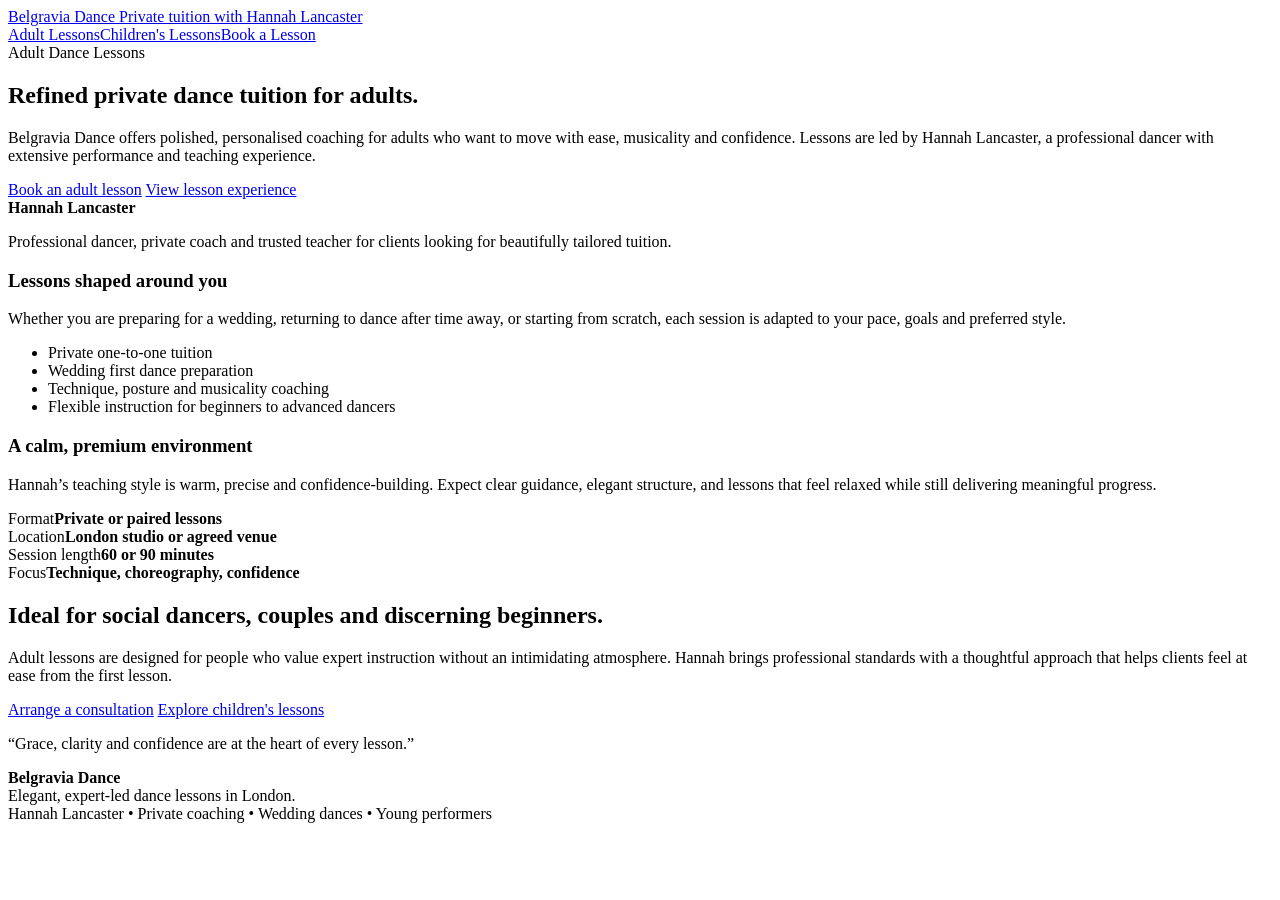
==== belgravia-dance/index.html @ 4171761f "Fixes" ====
<!DOCTYPE html><html lang="en"> <head><meta charset="UTF-8"><meta name="viewport" content="width=device-width, initial-scale=1.0"><title>Belgravia Dance | Adult Dance Lessons with Hannah Lancaster</title><meta name="description" content="Adult dance lessons in London with professional dancer Hannah Lancaster. Private tuition, wedding dance coaching and elegant confidence-building instruction."><link rel="preconnect" href="https://fonts.googleapis.com"><link rel="preconnect" href="https://fonts.gstatic.com" crossorigin><link href="https://fonts.googleapis.com/css2?family=Cormorant+Garamond:wght@500;600;700&family=Manrope:wght@400;500;600;700&display=swap" rel="stylesheet"><link rel="stylesheet" href="/_astro/book.Co2-hABZ.css"></head> <body style="--page-background-image: url(/_astro/01.BIvkcIfU.jpg); --page-background-position: center center;"> <header class="site-header"> <div class="shell header-inner"> <a class="brand" href="/"> <span class="brand-mark">Belgravia Dance</span> <span class="brand-copy">Private tuition with Hannah Lancaster</span> </a> <nav class="nav" aria-label="Primary"> <a href="/" aria-current="page">Adult Lessons</a><a href="/childrens-lessons/">Children&#39;s Lessons</a><a href="/book/">Book a Lesson</a> </nav> </div> </header> <main class="shell">  <section class="hero"> <div class="hero-grid"> <div> <span class="eyebrow">Adult Dance Lessons</span> <h1>Refined private dance tuition for adults.</h1> <p class="hero-copy">
Belgravia Dance offers polished, personalised coaching for adults who want to move with ease,
          musicality and confidence. Lessons are led by Hannah Lancaster, a professional dancer with extensive
          performance and teaching experience.
</p> <div class="hero-actions"> <a class="button primary" href="/book/?lesson=adult">Book an adult lesson</a> <a class="button secondary" href="#experience">View lesson experience</a> </div> </div> <div class="portrait"> <div class="portrait-panel"> <strong>Hannah Lancaster</strong> <p class="muted">
Professional dancer, private coach and trusted teacher for clients looking for beautifully tailored tuition.
</p> </div> </div> </div> </section> <section id="experience" class="stack"> <div class="two-up"> <article class="card"> <h3>Lessons shaped around you</h3> <p class="muted">
Whether you are preparing for a wedding, returning to dance after time away, or starting from scratch,
          each session is adapted to your pace, goals and preferred style.
</p> <ul class="list"> <li>Private one-to-one tuition</li> <li>Wedding first dance preparation</li> <li>Technique, posture and musicality coaching</li> <li>Flexible instruction for beginners to advanced dancers</li> </ul> </article> <article class="card"> <h3>A calm, premium environment</h3> <p class="muted">
Hannah’s teaching style is warm, precise and confidence-building. Expect clear guidance, elegant structure,
          and lessons that feel relaxed while still delivering meaningful progress.
</p> <div class="details-grid"> <div class="detail"><span>Format</span><strong>Private or paired lessons</strong></div> <div class="detail"><span>Location</span><strong>London studio or agreed venue</strong></div> <div class="detail"><span>Session length</span><strong>60 or 90 minutes</strong></div> <div class="detail"><span>Focus</span><strong>Technique, choreography, confidence</strong></div> </div> </article> </div> <div class="section-panel"> <h2>Ideal for social dancers, couples and discerning beginners.</h2> <p class="muted">
Adult lessons are designed for people who value expert instruction without an intimidating atmosphere. Hannah
        brings professional standards with a thoughtful approach that helps clients feel at ease from the first lesson.
</p> <div class="hero-actions"> <a class="button primary" href="/book/?lesson=adult">Arrange a consultation</a> <a class="button secondary" href="/childrens-lessons/">Explore children's lessons</a> </div> </div> <div class="card"> <p class="quote">
“Grace, clarity and confidence are at the heart of every lesson.”
</p> </div> </section>  </main> <footer class="shell footer"> <div class="footer-panel"> <div> <strong>Belgravia Dance</strong><br>
Elegant, expert-led dance lessons in London.
</div> <div>Hannah Lancaster • Private coaching • Wedding dances • Young performers</div> </div> </footer> </body></html>
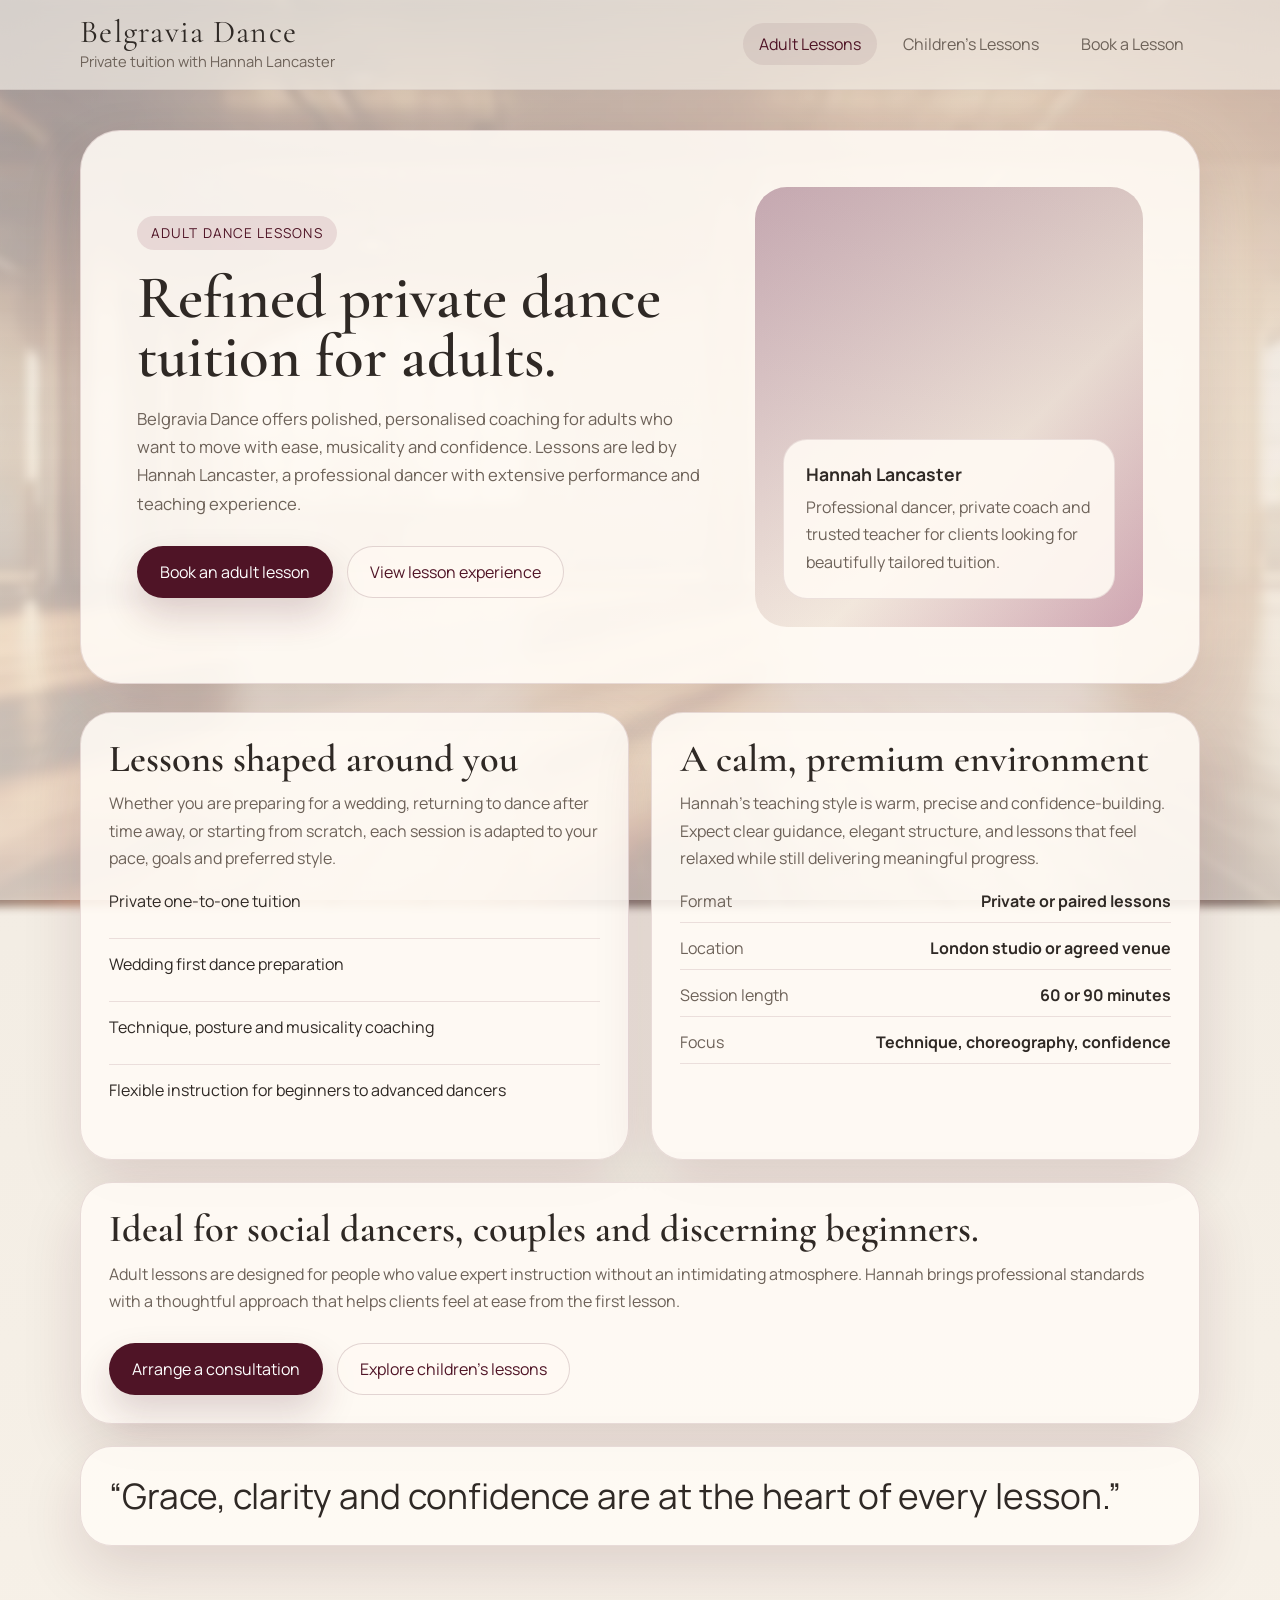
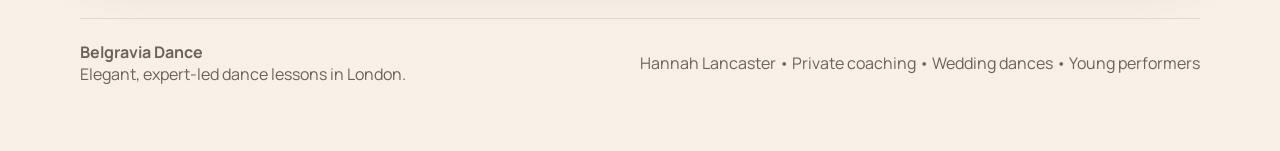
==== commit 6dbacac6: "New deploy" ====
--- a/belgravia-dance/index.html
+++ b/belgravia-dance/index.html
@@ -1,8 +1,8 @@
-<!DOCTYPE html><html lang="en"> <head><meta charset="UTF-8"><meta name="viewport" content="width=device-width, initial-scale=1.0"><title>Belgravia Dance | Adult Dance Lessons with Hannah Lancaster</title><meta name="description" content="Adult dance lessons in London with professional dancer Hannah Lancaster. Private tuition, wedding dance coaching and elegant confidence-building instruction."><link rel="preconnect" href="https://fonts.googleapis.com"><link rel="preconnect" href="https://fonts.gstatic.com" crossorigin><link href="https://fonts.googleapis.com/css2?family=Cormorant+Garamond:wght@500;600;700&family=Manrope:wght@400;500;600;700&display=swap" rel="stylesheet"><link rel="stylesheet" href="/_astro/book.Co2-hABZ.css"></head> <body style="--page-background-image: url(/_astro/01.BIvkcIfU.jpg); --page-background-position: center center;"> <header class="site-header"> <div class="shell header-inner"> <a class="brand" href="/"> <span class="brand-mark">Belgravia Dance</span> <span class="brand-copy">Private tuition with Hannah Lancaster</span> </a> <nav class="nav" aria-label="Primary"> <a href="/" aria-current="page">Adult Lessons</a><a href="/childrens-lessons/">Children&#39;s Lessons</a><a href="/book/">Book a Lesson</a> </nav> </div> </header> <main class="shell">  <section class="hero"> <div class="hero-grid"> <div> <span class="eyebrow">Adult Dance Lessons</span> <h1>Refined private dance tuition for adults.</h1> <p class="hero-copy">
+<!DOCTYPE html><html lang="en"> <head><meta charset="UTF-8"><meta name="viewport" content="width=device-width, initial-scale=1.0"><title>Belgravia Dance | Adult Dance Lessons with Hannah Lancaster</title><meta name="description" content="Adult dance lessons in London with professional dancer Hannah Lancaster. Private tuition, wedding dance coaching and elegant confidence-building instruction."><link rel="preconnect" href="https://fonts.googleapis.com"><link rel="preconnect" href="https://fonts.gstatic.com" crossorigin><link href="https://fonts.googleapis.com/css2?family=Cormorant+Garamond:wght@500;600;700&family=Manrope:wght@400;500;600;700&display=swap" rel="stylesheet"><link rel="stylesheet" href="/belgravia-dance/_astro/book.Co2-hABZ.css"></head> <body style="--page-background-image: url(/belgravia-dance/_astro/01.BIvkcIfU.jpg); --page-background-position: center center;"> <header class="site-header"> <div class="shell header-inner"> <a class="brand" href="/belgravia-dance/"> <span class="brand-mark">Belgravia Dance</span> <span class="brand-copy">Private tuition with Hannah Lancaster</span> </a> <nav class="nav" aria-label="Primary"> <a href="/belgravia-dance/" aria-current="page">Adult Lessons</a><a href="/belgravia-dance/childrens-lessons/">Children&#39;s Lessons</a><a href="/belgravia-dance/book/">Book a Lesson</a> </nav> </div> </header> <main class="shell">  <section class="hero"> <div class="hero-grid"> <div> <span class="eyebrow">Adult Dance Lessons</span> <h1>Refined private dance tuition for adults.</h1> <p class="hero-copy">
 Belgravia Dance offers polished, personalised coaching for adults who want to move with ease,
           musicality and confidence. Lessons are led by Hannah Lancaster, a professional dancer with extensive
           performance and teaching experience.
-</p> <div class="hero-actions"> <a class="button primary" href="/book/?lesson=adult">Book an adult lesson</a> <a class="button secondary" href="#experience">View lesson experience</a> </div> </div> <div class="portrait"> <div class="portrait-panel"> <strong>Hannah Lancaster</strong> <p class="muted">
+</p> <div class="hero-actions"> <a class="button primary" href="/belgravia-dance/book/?lesson=adult">Book an adult lesson</a> <a class="button secondary" href="#experience">View lesson experience</a> </div> </div> <div class="portrait"> <div class="portrait-panel"> <strong>Hannah Lancaster</strong> <p class="muted">
 Professional dancer, private coach and trusted teacher for clients looking for beautifully tailored tuition.
 </p> </div> </div> </div> </section> <section id="experience" class="stack"> <div class="two-up"> <article class="card"> <h3>Lessons shaped around you</h3> <p class="muted">
 Whether you are preparing for a wedding, returning to dance after time away, or starting from scratch,
@@ -13,7 +13,7 @@
 </p> <div class="details-grid"> <div class="detail"><span>Format</span><strong>Private or paired lessons</strong></div> <div class="detail"><span>Location</span><strong>London studio or agreed venue</strong></div> <div class="detail"><span>Session length</span><strong>60 or 90 minutes</strong></div> <div class="detail"><span>Focus</span><strong>Technique, choreography, confidence</strong></div> </div> </article> </div> <div class="section-panel"> <h2>Ideal for social dancers, couples and discerning beginners.</h2> <p class="muted">
 Adult lessons are designed for people who value expert instruction without an intimidating atmosphere. Hannah
         brings professional standards with a thoughtful approach that helps clients feel at ease from the first lesson.
-</p> <div class="hero-actions"> <a class="button primary" href="/book/?lesson=adult">Arrange a consultation</a> <a class="button secondary" href="/childrens-lessons/">Explore children's lessons</a> </div> </div> <div class="card"> <p class="quote">
+</p> <div class="hero-actions"> <a class="button primary" href="/belgravia-dance/book/?lesson=adult">Arrange a consultation</a> <a class="button secondary" href="/belgravia-dance/childrens-lessons/">Explore children's lessons</a> </div> </div> <div class="card"> <p class="quote">
 “Grace, clarity and confidence are at the heart of every lesson.”
 </p> </div> </section>  </main> <footer class="shell footer"> <div class="footer-panel"> <div> <strong>Belgravia Dance</strong><br>
 Elegant, expert-led dance lessons in London.
--- a/belgravia-dance/_astro/book.Co2-hABZ.css
+++ b/belgravia-dance/_astro/book.Co2-hABZ.css
@@ -0,0 +1 @@
+:root{--bg: #f5f0e8;--surface: rgba(255, 251, 245, .88);--surface-strong: #fffaf3;--text: #2f2925;--muted: #6d6259;--border: rgba(97, 37, 51, .14);--accent: #7f2f46;--accent-deep: #4f1426;--shadow: 0 24px 60px rgba(79, 20, 38, .14);--radius-lg: 32px;--radius-md: 20px;--radius-sm: 14px}*{box-sizing:border-box}html{scroll-behavior:smooth}body{position:relative;margin:0;font-family:Manrope,sans-serif;color:var(--text);background:radial-gradient(circle at top left,rgba(127,47,70,.2),transparent 28%),radial-gradient(circle at top right,rgba(79,20,38,.12),transparent 24%),linear-gradient(180deg,#f8f3eb,#f2ece3 42%,#f7f1e8);min-height:100vh;overflow-x:hidden}body:before,body:after{content:"";position:fixed;inset:0;pointer-events:none}body:before{z-index:-2;background-image:var(--page-background-image);background-position:var(--page-background-position);background-repeat:no-repeat;background-size:cover;filter:blur(4px) saturate(1);transform:scale(1.015);opacity:.62}body:after{z-index:-1;background:linear-gradient(180deg,#f8f3eb57,#f2ece37a 38%,#f7f1e899)}a{color:inherit;text-decoration:none}img{max-width:100%;display:block}.shell{width:min(1120px,calc(100% - 32px));margin:0 auto}.site-header{position:sticky;top:0;z-index:20;padding:18px 0;backdrop-filter:blur(18px);background:#f5f0e8a8;border-bottom:1px solid rgba(97,37,51,.08)}.header-inner{display:flex;align-items:center;justify-content:space-between;gap:16px}.brand{display:grid;gap:4px}.brand-mark{font-family:Cormorant Garamond,serif;font-size:clamp(1.8rem,2.5vw,2.4rem);line-height:.9;letter-spacing:.04em}.brand-copy{color:var(--muted);font-size:.92rem}.nav{display:flex;align-items:center;gap:10px;flex-wrap:wrap;justify-content:flex-end}.nav a{padding:10px 16px;border-radius:999px;color:var(--muted);transition:.18s ease}.nav a:hover,.nav a[aria-current=page]{background:#4f142614;color:var(--accent-deep)}.button,button,input,select,textarea{font:inherit}.button{display:inline-flex;align-items:center;justify-content:center;padding:14px 22px;border-radius:999px;border:1px solid transparent;transition:transform .18s ease,background-color .18s ease,color .18s ease,border-color .18s ease}.button.primary{background:var(--accent-deep);color:#fff;box-shadow:0 18px 36px #4f14262e}.button.primary:hover{transform:translateY(-1px);background:#3b0e1c}.button.secondary{border-color:#4f142629;color:var(--accent-deep);background:#fffaf3b8}main{padding:40px 0 72px}h1,h2,h3{font-family:Cormorant Garamond,serif;font-weight:600;line-height:.98;margin:0}p{margin:0;line-height:1.7}.hero,.card,.section-panel{background:var(--surface);border:1px solid var(--border);box-shadow:var(--shadow)}.hero{border-radius:40px;padding:clamp(32px,5vw,56px)}.hero-grid{display:grid;grid-template-columns:1.25fr .85fr;gap:clamp(24px,4vw,48px);align-items:center}.eyebrow{display:inline-block;margin-bottom:18px;padding:8px 14px;border-radius:999px;background:#7f2f461f;color:var(--accent-deep);font-size:.85rem;letter-spacing:.08em;text-transform:uppercase}.hero h1{font-size:clamp(3.4rem,8vw,3.8rem)}.hero-copy{margin-top:18px;max-width:58ch;color:var(--muted);font-size:1.04rem}.hero-actions{display:flex;gap:14px;flex-wrap:wrap;margin-top:28px}.portrait{min-height:440px;padding:28px;border-radius:var(--radius-lg);background:linear-gradient(180deg,#4f142624,#4f142608),linear-gradient(135deg,#d8c0c7,#f8efe3 62%,#d3aab6);display:grid;align-content:end}.portrait-panel{background:#fffaf3e6;border-radius:24px;padding:22px;border:1px solid rgba(79,20,38,.1)}.portrait-panel strong{display:block;margin-bottom:8px;font-size:1.1rem}.stack{display:grid;gap:22px;margin-top:28px}.two-up,.three-up{display:grid;gap:22px}.two-up{grid-template-columns:repeat(2,minmax(0,1fr))}.three-up{grid-template-columns:repeat(3,minmax(0,1fr))}.card,.section-panel{border-radius:var(--radius-lg);padding:28px}.card h3,.section-panel h2{margin-bottom:12px;font-size:clamp(2rem,3vw,2.6rem)}.muted{color:var(--muted)}.list{display:grid;gap:12px;margin-top:18px;padding:0;list-style:none}.list li{padding:14px 0;border-top:1px solid rgba(97,37,51,.12)}.list li:first-child{border-top:0;padding-top:0}.details-grid{display:grid;gap:14px;margin-top:18px}.detail{display:flex;justify-content:space-between;gap:14px;padding-bottom:10px;border-bottom:1px solid rgba(97,37,51,.12)}.detail span:first-child{color:var(--muted)}.quote{font-size:clamp(1.5rem,3vw,2.2rem);line-height:1.2}.booking-grid{display:grid;grid-template-columns:.95fr 1.05fr;gap:24px;align-items:start}form{display:grid;gap:14px}label{display:grid;gap:8px;color:var(--muted);font-size:.95rem}input,select,textarea{width:100%;padding:14px 16px;border-radius:var(--radius-sm);border:1px solid rgba(97,37,51,.16);background:#fffcf7eb;color:var(--text)}textarea{min-height:150px;resize:vertical}.fine-print{color:var(--muted);font-size:.92rem}.footer{padding:0 0 44px}.footer-panel{display:flex;align-items:center;justify-content:space-between;gap:16px;padding:22px 0;border-top:1px solid rgba(97,37,51,.12);color:var(--muted)}@media(max-width:920px){.hero-grid,.two-up,.three-up,.booking-grid{grid-template-columns:1fr}.portrait{min-height:300px}.footer-panel,.header-inner{align-items:flex-start;flex-direction:column}}@media(max-width:640px){.shell{width:min(100% - 20px,1120px)}.site-header{padding:14px 0}.hero,.card,.section-panel{padding:22px;border-radius:26px}.hero h1{font-size:clamp(2.8rem,18vw,4.4rem)}.nav{gap:6px}.nav a{padding:8px 12px}}
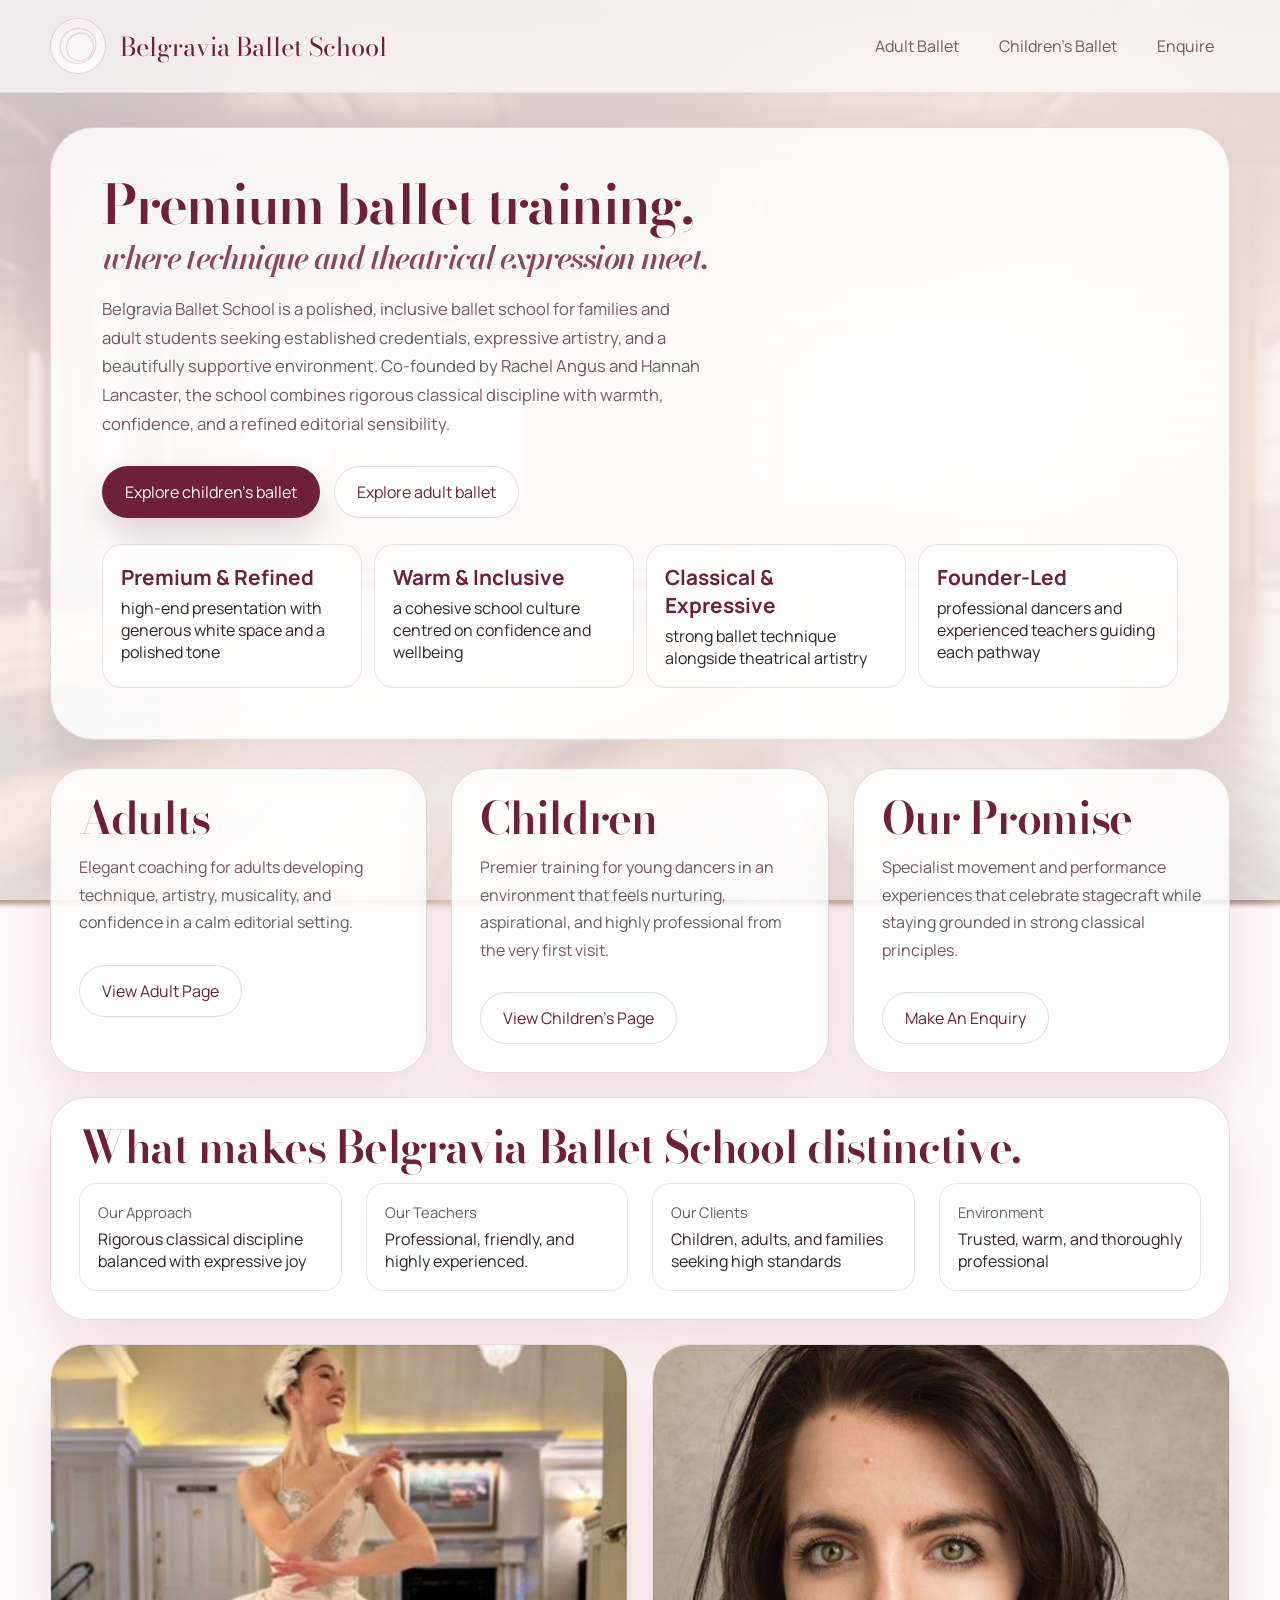
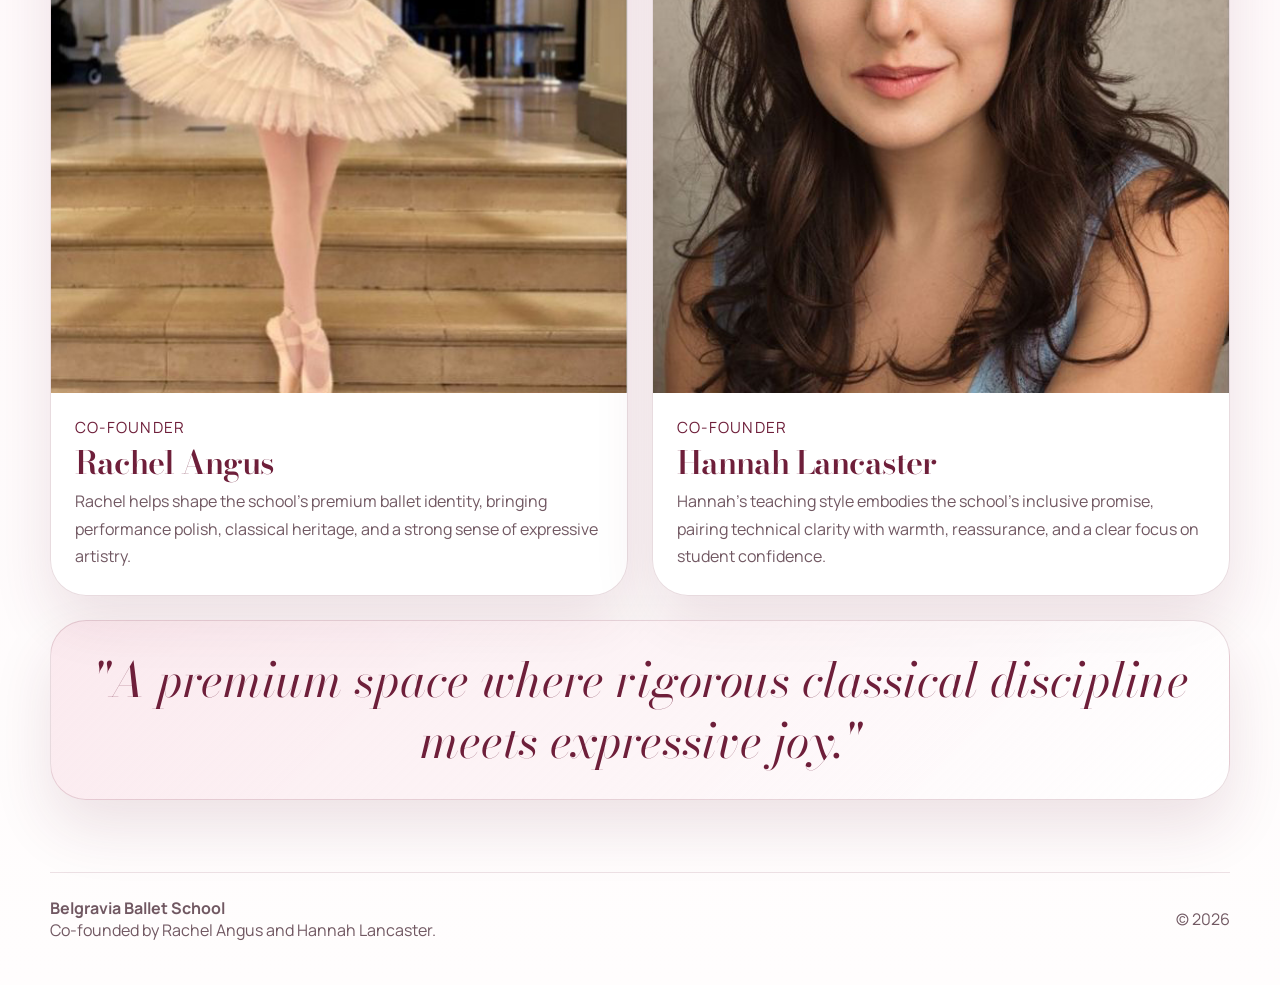
==== commit b794cc51: "Belgravia-Dance School website demo" ====
--- a/belgravia-dance/index.html
+++ b/belgravia-dance/index.html
@@ -1,20 +1,41 @@
-<!DOCTYPE html><html lang="en"> <head><meta charset="UTF-8"><meta name="viewport" content="width=device-width, initial-scale=1.0"><title>Belgravia Dance | Adult Dance Lessons with Hannah Lancaster</title><meta name="description" content="Adult dance lessons in London with professional dancer Hannah Lancaster. Private tuition, wedding dance coaching and elegant confidence-building instruction."><link rel="preconnect" href="https://fonts.googleapis.com"><link rel="preconnect" href="https://fonts.gstatic.com" crossorigin><link href="https://fonts.googleapis.com/css2?family=Cormorant+Garamond:wght@500;600;700&family=Manrope:wght@400;500;600;700&display=swap" rel="stylesheet"><link rel="stylesheet" href="/belgravia-dance/_astro/book.Co2-hABZ.css"></head> <body style="--page-background-image: url(/belgravia-dance/_astro/01.BIvkcIfU.jpg); --page-background-position: center center;"> <header class="site-header"> <div class="shell header-inner"> <a class="brand" href="/belgravia-dance/"> <span class="brand-mark">Belgravia Dance</span> <span class="brand-copy">Private tuition with Hannah Lancaster</span> </a> <nav class="nav" aria-label="Primary"> <a href="/belgravia-dance/" aria-current="page">Adult Lessons</a><a href="/belgravia-dance/childrens-lessons/">Children&#39;s Lessons</a><a href="/belgravia-dance/book/">Book a Lesson</a> </nav> </div> </header> <main class="shell">  <section class="hero"> <div class="hero-grid"> <div> <span class="eyebrow">Adult Dance Lessons</span> <h1>Refined private dance tuition for adults.</h1> <p class="hero-copy">
-Belgravia Dance offers polished, personalised coaching for adults who want to move with ease,
-          musicality and confidence. Lessons are led by Hannah Lancaster, a professional dancer with extensive
-          performance and teaching experience.
-</p> <div class="hero-actions"> <a class="button primary" href="/belgravia-dance/book/?lesson=adult">Book an adult lesson</a> <a class="button secondary" href="#experience">View lesson experience</a> </div> </div> <div class="portrait"> <div class="portrait-panel"> <strong>Hannah Lancaster</strong> <p class="muted">
-Professional dancer, private coach and trusted teacher for clients looking for beautifully tailored tuition.
-</p> </div> </div> </div> </section> <section id="experience" class="stack"> <div class="two-up"> <article class="card"> <h3>Lessons shaped around you</h3> <p class="muted">
-Whether you are preparing for a wedding, returning to dance after time away, or starting from scratch,
-          each session is adapted to your pace, goals and preferred style.
-</p> <ul class="list"> <li>Private one-to-one tuition</li> <li>Wedding first dance preparation</li> <li>Technique, posture and musicality coaching</li> <li>Flexible instruction for beginners to advanced dancers</li> </ul> </article> <article class="card"> <h3>A calm, premium environment</h3> <p class="muted">
-Hannah’s teaching style is warm, precise and confidence-building. Expect clear guidance, elegant structure,
-          and lessons that feel relaxed while still delivering meaningful progress.
-</p> <div class="details-grid"> <div class="detail"><span>Format</span><strong>Private or paired lessons</strong></div> <div class="detail"><span>Location</span><strong>London studio or agreed venue</strong></div> <div class="detail"><span>Session length</span><strong>60 or 90 minutes</strong></div> <div class="detail"><span>Focus</span><strong>Technique, choreography, confidence</strong></div> </div> </article> </div> <div class="section-panel"> <h2>Ideal for social dancers, couples and discerning beginners.</h2> <p class="muted">
-Adult lessons are designed for people who value expert instruction without an intimidating atmosphere. Hannah
-        brings professional standards with a thoughtful approach that helps clients feel at ease from the first lesson.
-</p> <div class="hero-actions"> <a class="button primary" href="/belgravia-dance/book/?lesson=adult">Arrange a consultation</a> <a class="button secondary" href="/belgravia-dance/childrens-lessons/">Explore children's lessons</a> </div> </div> <div class="card"> <p class="quote">
-“Grace, clarity and confidence are at the heart of every lesson.”
-</p> </div> </section>  </main> <footer class="shell footer"> <div class="footer-panel"> <div> <strong>Belgravia Dance</strong><br>
-Elegant, expert-led dance lessons in London.
-</div> <div>Hannah Lancaster • Private coaching • Wedding dances • Young performers</div> </div> </footer> </body></html>+<!DOCTYPE html><html lang="en"> <head><meta charset="UTF-8"><meta name="viewport" content="width=device-width, initial-scale=1.0"><title>Belgravia Ballet School | Premium Ballet Training</title><meta name="description" content="Belgravia Ballet School offers premium ballet training for children and adults, balancing technique, theatrical expression, warmth, and highly professional teaching."><link rel="preconnect" href="https://fonts.googleapis.com"><link rel="preconnect" href="https://fonts.gstatic.com" crossorigin><link href="https://fonts.googleapis.com/css2?family=Bodoni+Moda:opsz,wght@6..96,500;6..96,600;6..96,700&family=Manrope:wght@400;500;600;700&display=swap" rel="stylesheet"><link rel="stylesheet" href="/belgravia-dance/_astro/adult-ballet.BWbs27v3.css"></head> <body style="--page-background-image: url(/belgravia-dance/_astro/01.BIvkcIfU.jpg); --page-background-position: center center;"> <header class="site-header"> <div class="shell header-inner"> <a class="brand" href="/belgravia-dance/"> <span class="brand-badge" aria-hidden="true"></span> <span class="brand-copy"> <span class="brand-mark">Belgravia Ballet School</span> </span> </a> <nav class="nav" aria-label="Primary"> <a href="/belgravia-dance/adult-ballet/">Adult Ballet</a><a href="/belgravia-dance/childrens-lessons/">Children&#39;s Ballet</a><a href="/belgravia-dance/book/">Enquire</a> </nav> </div> </header> <main class="shell">  <section class="hero"> <div class=""> <div> <h1>
+Premium ballet training,
+<span class="accent-script">where technique and theatrical expression meet.</span> </h1> <p class="hero-copy">
+Belgravia Ballet School is a polished, inclusive ballet school for families and adult students seeking
+          established credentials, expressive artistry, and a beautifully supportive environment. Co-founded by Rachel
+          Angus and Hannah Lancaster, the school combines rigorous classical discipline with warmth, confidence, and a
+          refined editorial sensibility.
+</p> <div class="hero-actions"> <a class="button primary" href="/belgravia-dance/childrens-lessons/">Explore children's ballet</a> <a class="button secondary" href="/belgravia-dance/adult-ballet/">Explore adult ballet</a> </div> <div class="stat-strip"> <div class="stat"> <strong>Premium &amp; Refined</strong>
+high-end presentation with generous white space and a polished tone
+</div> <div class="stat"> <strong>Warm &amp; Inclusive</strong>
+a cohesive school culture centred on confidence and wellbeing
+</div> <div class="stat"> <strong>Classical &amp; Expressive</strong>
+strong ballet technique alongside theatrical artistry
+</div> <div class="stat"> <strong>Founder-Led</strong>
+professional dancers and experienced teachers guiding each pathway
+</div> </div> </div> </div> </section> <section class="stack"> <div class="feature-grid"> <article class="card"> <h3>Adults</h3> <p class="muted">
+Elegant coaching for adults developing technique, artistry, musicality, and confidence in a calm editorial
+          setting.
+</p> <div class="button-row"> <a class="button secondary" href="/belgravia-dance/adult-ballet/">View Adult Page</a> </div> </article> <article class="card"> <h3>Children</h3> <p class="muted">
+Premier training for young dancers in an environment that feels nurturing, aspirational, and highly
+          professional from the very first visit.
+</p> <div class="button-row"> <a class="button secondary" href="/belgravia-dance/childrens-lessons/">View Children's Page</a> </div> </article> <article class="card"> <h3>Our Promise</h3> <p class="muted">
+Specialist movement and performance experiences that celebrate stagecraft while staying grounded in strong
+          classical principles.
+</p> <div class="button-row"> <a class="button secondary" href="/belgravia-dance/book/?lesson=musical-theatre">Make An Enquiry</a> </div> </article> </div> <article class="panel"> <h2>What makes Belgravia Ballet School distinctive.</h2> <div class="detail-grid"> <div class="detail"> <span>Our Approach</span>
+Rigorous classical discipline balanced with expressive joy
+</div> <div class="detail"> <span>Our Teachers</span>
+Professional, friendly, and highly experienced.
+</div> <div class="detail"> <span>Our Clients</span>
+Children, adults, and families seeking high standards
+</div> <div class="detail"> <span>Environment</span>
+Trusted, warm, and thoroughly professional
+</div> </div> </article> <section class="teacher-grid"> <article class="teacher-card"> <img src="/belgravia-dance/_astro/Profile-Rachel.3A06GAyC.jpg" alt="Portrait of Rachel Angus."> <div class="teacher-body"> <span class="teacher-title">Co-Founder</span> <h3>Rachel Angus</h3> <p class="muted">
+Rachel helps shape the school’s premium ballet identity, bringing performance polish, classical heritage,
+            and a strong sense of expressive artistry.
+</p> </div> </article> <article class="teacher-card"> <img src="/belgravia-dance/_astro/Profile-Hannah.DB9XT2-j.jpg" alt="Portrait of Hannah Lancaster."> <div class="teacher-body"> <span class="teacher-title">Co-Founder</span> <h3>Hannah Lancaster</h3> <p class="muted">
+Hannah’s teaching style embodies the school’s inclusive promise, pairing technical clarity with warmth,
+            reassurance, and a clear focus on student confidence.
+</p> </div> </article> </section> <div class="quote-panel"> <p>"A premium space where rigorous classical discipline meets expressive joy."</p> </div> </section>  </main> <footer class="shell footer"> <div class="footer-panel"> <div> <strong>Belgravia Ballet School</strong><br>
+Co-founded by Rachel Angus and Hannah Lancaster.
+</div> <div>© 2026</div> </div> </footer> </body></html>
--- a/belgravia-dance/_astro/adult-ballet.BWbs27v3.css
+++ b/belgravia-dance/_astro/adult-ballet.BWbs27v3.css
@@ -0,0 +1 @@
+:root{--rose-100: #f8eef2;--rose-200: #f3c6d3;--rose-300: #e8b7c7;--rose-400: #d99aaa;--maroon: #6e1f3a;--maroon-deep: #53162d;--ink: #332129;--muted: #715862;--line: rgba(110, 31, 58, .16);--panel: rgba(255, 255, 255, .82);--panel-strong: rgba(255, 255, 255, .92);--shadow: 0 28px 60px rgba(110, 31, 58, .12);--radius-xl: 36px;--radius-lg: 24px;--radius-md: 18px;--shell: min(1180px, calc(100% - 32px) )}*{box-sizing:border-box}html{scroll-behavior:smooth}body{margin:0;min-height:100vh;overflow-x:hidden;color:var(--ink);font-family:Manrope,sans-serif;background:radial-gradient(circle at top left,rgba(243,198,211,.72),transparent 26%),radial-gradient(circle at 88% 12%,rgba(217,154,170,.3),transparent 18%),linear-gradient(180deg,#fffdfd,#fff8fa 42%,#fffdfd)}body:before,body:after{content:"";position:fixed;inset:0;pointer-events:none}body:before{z-index:-2;background-image:var(--page-background-image);background-position:var(--page-background-position);background-repeat:no-repeat;background-size:cover;filter:blur(2px) saturate(1);transform:scale(1.01);opacity:.5}body:after{z-index:-1;background:linear-gradient(180deg,#ffffff80,#fff8fa8f 40%,#ffffffa8)}a{color:inherit;text-decoration:none}img{display:block;max-width:100%}h1,h2,h3,.brand-mark,.accent-script{font-family:Bodoni Moda,serif}h1,h2,h3{margin:0;font-weight:600;letter-spacing:-.03em;line-height:.95}p{margin:0;line-height:1.72}.shell{width:var(--shell);margin:0 auto}.site-header{position:sticky;top:0;z-index:30;padding:18px 0;backdrop-filter:blur(18px);background:#fffafbbd;border-bottom:1px solid rgba(110,31,58,.08)}.header-inner{display:flex;align-items:center;justify-content:space-between;gap:20px}.brand{display:flex;align-items:center;gap:14px}.brand-badge{width:56px;height:56px;border-radius:50%;position:relative;border:1px solid rgba(110,31,58,.18);background:linear-gradient(180deg,#f8eef2f5,#ffffffd1);box-shadow:inset 0 1px #fffc}.brand-badge:before,.brand-badge:after{content:"";position:absolute;inset:9px;border:1px solid rgba(110,31,58,.18);border-radius:50% 44% 52% 46%;transform:rotate(12deg)}.brand-badge:after{inset:14px 11px 12px 15px;transform:rotate(-18deg)}.brand-copy{display:grid;gap:2px}.brand-mark{font-size:clamp(1.55rem,2vw,2rem);color:var(--maroon)}.brand-tag{color:var(--muted);font-size:.92rem}.nav{display:flex;align-items:center;gap:8px;flex-wrap:wrap}.nav a{padding:10px 16px;border-radius:999px;color:var(--muted);transition:.18s ease}.nav a:hover,.nav a[aria-current=page]{background:#6e1f3a14;color:var(--maroon)}main{padding:34px 0 72px}.eyebrow{display:inline-flex;align-items:center;gap:10px;margin-bottom:22px;padding:8px 16px;border-radius:999px;color:var(--maroon);background:#f3c6d357;border:1px solid rgba(110,31,58,.1);font-size:.82rem;letter-spacing:.12em;text-transform:uppercase}.eyebrow:before{content:"";width:8px;height:8px;border-radius:50%;background:var(--maroon)}.hero,.panel,.card,.quote-panel{border:1px solid var(--line);background:var(--panel);box-shadow:var(--shadow)}.hero{border-radius:44px;padding:clamp(28px,4vw,54px)}.hero-grid,.split-grid,.feature-grid,.teacher-grid,.booking-grid,.detail-grid{display:grid;gap:24px}.hero-grid{grid-template-columns:minmax(0,1.1fr) minmax(320px,.9fr);align-items:center}.split-grid,.booking-grid{grid-template-columns:repeat(2,minmax(0,1fr))}.feature-grid{grid-template-columns:repeat(3,minmax(0,1fr))}.teacher-grid{grid-template-columns:repeat(2,minmax(0,1fr))}.detail-grid{grid-template-columns:repeat(4,minmax(0,1fr))}.hero h1{font-size:clamp(3.4rem,8vw,3.4rem);color:var(--maroon)}.accent-script{display:block;margin-top:12px;font-size:clamp(1.4rem,2.8vw,2rem);font-style:italic;color:#8b4461}.hero-copy,.muted{color:var(--muted)}.hero-copy{max-width:60ch;margin-top:22px;font-size:1.04rem}.hero-actions,.button-row{display:flex;gap:14px;flex-wrap:wrap;margin-top:28px}.button,button,input,select,textarea{font:inherit}.button{display:inline-flex;align-items:center;justify-content:center;padding:14px 22px;border-radius:999px;border:1px solid transparent;transition:.18s ease}.button.primary{background:var(--maroon);color:#fff;box-shadow:0 16px 34px #6e1f3a2e}.button.primary:hover{transform:translateY(-1px);background:var(--maroon-deep)}.button.secondary{color:var(--maroon);border-color:#6e1f3a29;background:#ffffffc7}.stack{display:grid;gap:24px;margin-top:28px}.panel,.card,.quote-panel{border-radius:var(--radius-xl);padding:28px}.panel h2,.card h3{font-size:clamp(2rem,4vw,2.8rem);margin-bottom:14px;color:var(--maroon)}.stat-strip{display:grid;grid-template-columns:repeat(4,minmax(0,1fr));gap:12px;margin-top:26px}.stat{padding:18px;border-radius:20px;border:1px solid rgba(110,31,58,.12);background:#ffffff8f}.stat strong,.teacher-title{display:block;color:var(--maroon)}.stat strong{font-size:1.3rem;margin-bottom:6px}.image-frame{overflow:hidden;border-radius:30px;border:1px solid rgba(110,31,58,.12);background:linear-gradient(180deg,#f3c6d33d,#ffffffa3)}.image-frame img{width:100%;height:100%;object-fit:cover}.hero-portrait{min-height:560px}.teacher-card{overflow:hidden;border-radius:var(--radius-xl);border:1px solid var(--line);background:var(--panel-strong);box-shadow:var(--shadow)}.teacher-card img{width:100%;aspect-ratio:4 / 4.5;object-fit:cover}.teacher-body{padding:24px}.teacher-body h3{color:var(--maroon);font-size:2rem;margin-bottom:10px}.teacher-title{margin-bottom:10px;font-size:.96rem;letter-spacing:.08em;text-transform:uppercase}.list{margin:18px 0 0;padding:0;list-style:none;display:grid;gap:10px}.list li{padding-top:12px;border-top:1px solid rgba(110,31,58,.12)}.list li:first-child{padding-top:0;border-top:0}.detail{padding:18px;border-radius:18px;border:1px solid rgba(110,31,58,.12);background:#ffffff94}.detail span{display:block;margin-bottom:6px;color:var(--muted);font-size:.92rem}.quote-panel{text-align:center;background:linear-gradient(135deg,#f3c6d357,#ffffffe0)}.quote-panel p{font-family:Bodoni Moda,serif;font-style:italic;font-size:clamp(1.9rem,4vw,3rem);line-height:1.28;color:var(--maroon)}.booking-note{padding:20px 22px;border-radius:22px;border:1px solid rgba(110,31,58,.12);background:#f3c6d32e}form{display:grid;gap:14px}label{display:grid;gap:8px;color:var(--muted);font-size:.95rem}input,select,textarea{width:100%;padding:14px 16px;border-radius:16px;border:1px solid rgba(110,31,58,.16);background:#ffffffe0;color:var(--ink)}textarea{min-height:150px;resize:vertical}.fine-print{font-size:.92rem;color:var(--muted)}.footer{padding-bottom:44px}.footer-panel{display:flex;align-items:center;justify-content:space-between;gap:16px;padding-top:24px;border-top:1px solid rgba(110,31,58,.12);color:var(--muted)}@media(max-width:960px){.hero-grid,.split-grid,.feature-grid,.teacher-grid,.booking-grid,.detail-grid,.stat-strip{grid-template-columns:1fr}.hero-portrait{min-height:420px}}@media(max-width:720px){.shell{width:min(100% - 20px,1180px)}.site-header{padding:14px 0}.header-inner,.footer-panel{flex-direction:column;align-items:flex-start}.hero,.panel,.card,.quote-panel{border-radius:28px;padding:22px}.hero h1{font-size:clamp(2.8rem,16vw,4.4rem)}.brand{align-items:flex-start}.brand-badge{width:48px;height:48px}}
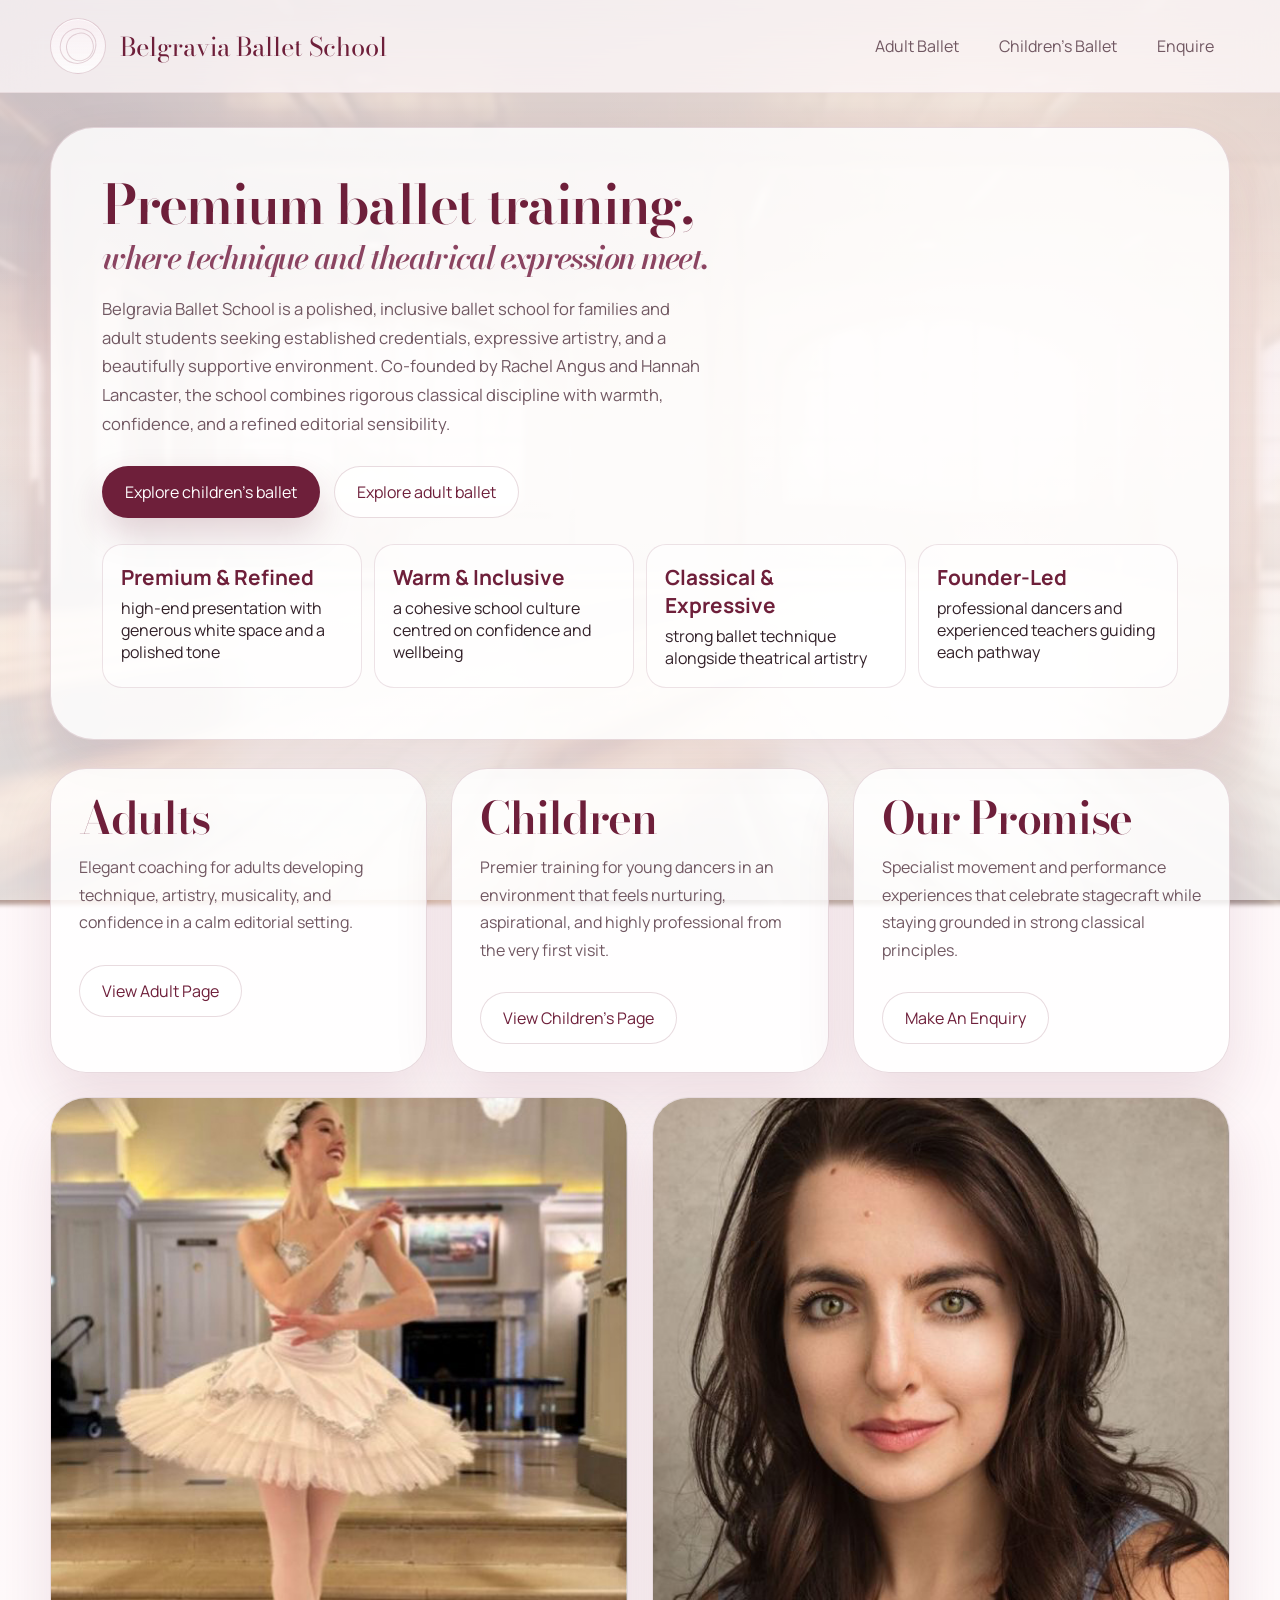
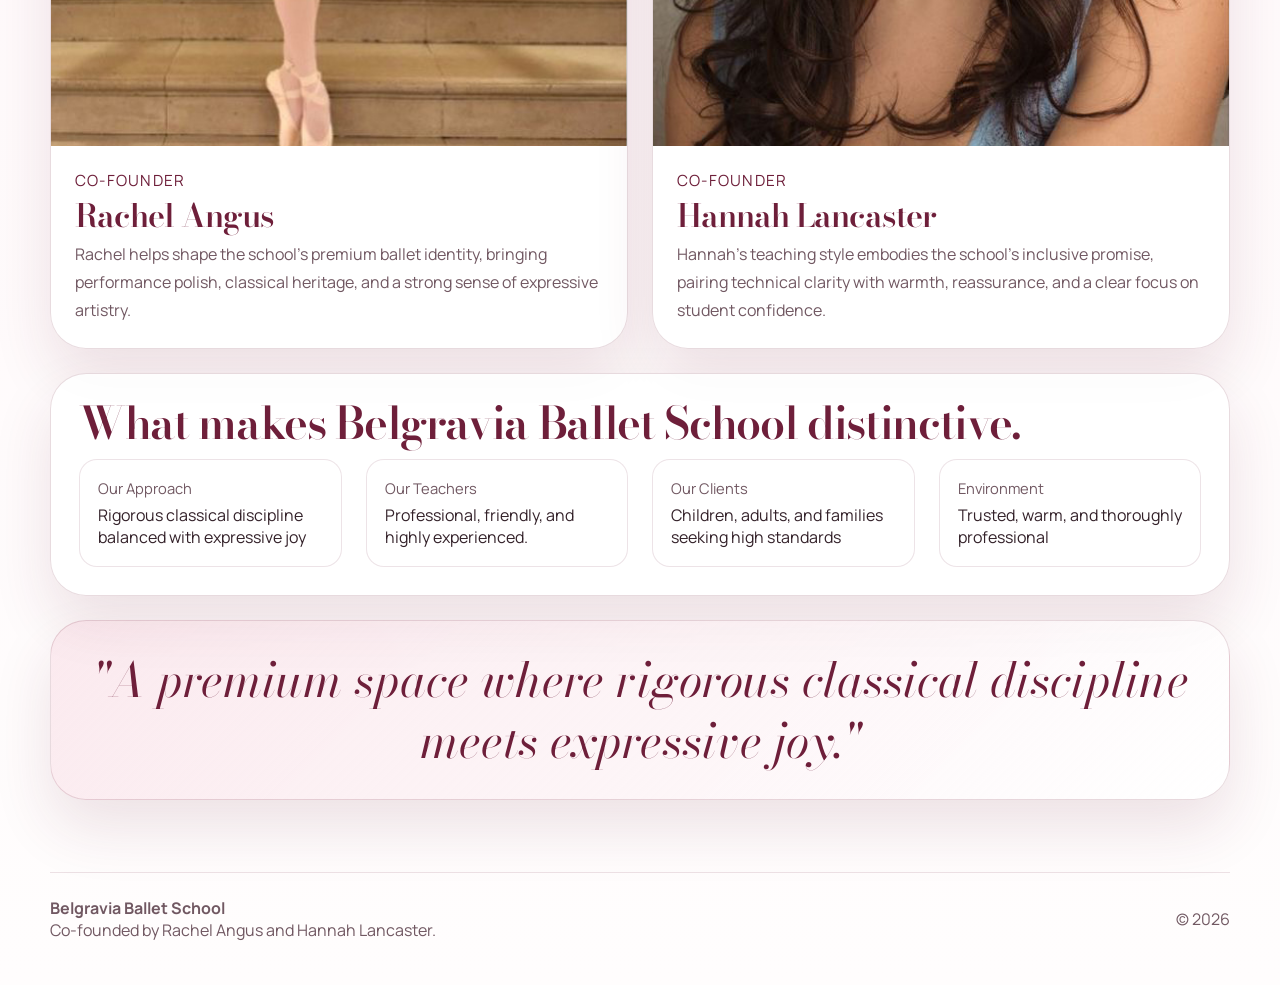
==== commit f05146ee: "Fixes" ====
--- a/belgravia-dance/index.html
+++ b/belgravia-dance/index.html
@@ -22,7 +22,13 @@
 </p> <div class="button-row"> <a class="button secondary" href="/belgravia-dance/childrens-lessons/">View Children's Page</a> </div> </article> <article class="card"> <h3>Our Promise</h3> <p class="muted">
 Specialist movement and performance experiences that celebrate stagecraft while staying grounded in strong
           classical principles.
-</p> <div class="button-row"> <a class="button secondary" href="/belgravia-dance/book/?lesson=musical-theatre">Make An Enquiry</a> </div> </article> </div> <article class="panel"> <h2>What makes Belgravia Ballet School distinctive.</h2> <div class="detail-grid"> <div class="detail"> <span>Our Approach</span>
+</p> <div class="button-row"> <a class="button secondary" href="/belgravia-dance/book/?lesson=musical-theatre">Make An Enquiry</a> </div> </article> </div> <section class="teacher-grid"> <article class="teacher-card"> <img src="/belgravia-dance/_astro/Profile-Rachel.3A06GAyC.jpg" alt="Portrait of Rachel Angus."> <div class="teacher-body"> <span class="teacher-title">Co-Founder</span> <h3>Rachel Angus</h3> <p class="muted">
+Rachel helps shape the school’s premium ballet identity, bringing performance polish, classical heritage,
+            and a strong sense of expressive artistry.
+</p> </div> </article> <article class="teacher-card"> <img src="/belgravia-dance/_astro/Profile-Hannah.DB9XT2-j.jpg" alt="Portrait of Hannah Lancaster."> <div class="teacher-body"> <span class="teacher-title">Co-Founder</span> <h3>Hannah Lancaster</h3> <p class="muted">
+Hannah’s teaching style embodies the school’s inclusive promise, pairing technical clarity with warmth,
+            reassurance, and a clear focus on student confidence.
+</p> </div> </article> </section> <article class="panel"> <h2>What makes Belgravia Ballet School distinctive.</h2> <div class="detail-grid"> <div class="detail"> <span>Our Approach</span>
 Rigorous classical discipline balanced with expressive joy
 </div> <div class="detail"> <span>Our Teachers</span>
 Professional, friendly, and highly experienced.
@@ -30,12 +36,6 @@
 Children, adults, and families seeking high standards
 </div> <div class="detail"> <span>Environment</span>
 Trusted, warm, and thoroughly professional
-</div> </div> </article> <section class="teacher-grid"> <article class="teacher-card"> <img src="/belgravia-dance/_astro/Profile-Rachel.3A06GAyC.jpg" alt="Portrait of Rachel Angus."> <div class="teacher-body"> <span class="teacher-title">Co-Founder</span> <h3>Rachel Angus</h3> <p class="muted">
-Rachel helps shape the school’s premium ballet identity, bringing performance polish, classical heritage,
-            and a strong sense of expressive artistry.
-</p> </div> </article> <article class="teacher-card"> <img src="/belgravia-dance/_astro/Profile-Hannah.DB9XT2-j.jpg" alt="Portrait of Hannah Lancaster."> <div class="teacher-body"> <span class="teacher-title">Co-Founder</span> <h3>Hannah Lancaster</h3> <p class="muted">
-Hannah’s teaching style embodies the school’s inclusive promise, pairing technical clarity with warmth,
-            reassurance, and a clear focus on student confidence.
-</p> </div> </article> </section> <div class="quote-panel"> <p>"A premium space where rigorous classical discipline meets expressive joy."</p> </div> </section>  </main> <footer class="shell footer"> <div class="footer-panel"> <div> <strong>Belgravia Ballet School</strong><br>
+</div> </div> </article> <div class="quote-panel"> <p>"A premium space where rigorous classical discipline meets expressive joy."</p> </div> </section>  </main> <footer class="shell footer"> <div class="footer-panel"> <div> <strong>Belgravia Ballet School</strong><br>
 Co-founded by Rachel Angus and Hannah Lancaster.
 </div> <div>© 2026</div> </div> </footer> </body></html>
